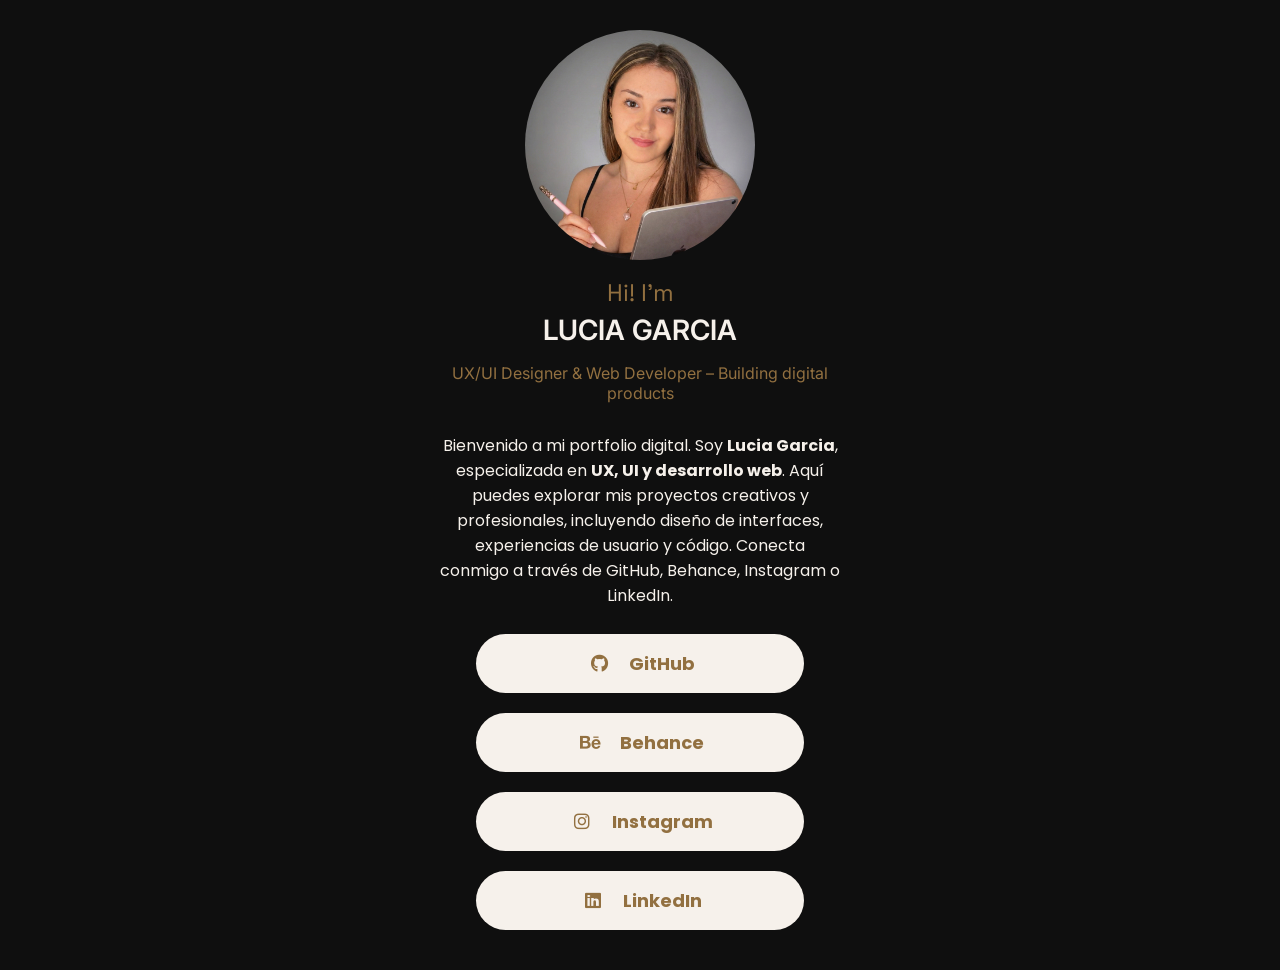
==== index.html @ 3c0845d5 "Update index.html" ====
<!DOCTYPE html>
<html lang="es">
<head>
  <meta charset="UTF-8" />
  <meta name="viewport" content="width=device-width, initial-scale=1.0" />
  
  <!-- Título optimizado con palabras clave -->
  <title>Lucia Garcia | UX/UI Designer & Developer</title>

   <!-- Meta descripción SEO -->
  <meta name="description" content="Lucia Garcia - Portfolio digital de UX, UI y desarrollo web. Explora proyectos creativos en GitHub, Behance, Instagram y LinkedIn.">
 
  <!-- Meta keywords (opcional) -->
  <meta name="keywords" content="Lucia Garcia, UX Designer, UI Designer, Web Developer, Portfolio digital, UX UI, Diseño web">
 
  <meta name="robots" content="index, follow">

  <link rel="icon" href="avatar.ico" type="image/x-icon">
  <link rel="stylesheet" href="style.css" />
  <link rel="stylesheet" href="https://cdnjs.cloudflare.com/ajax/libs/font-awesome/6.5.0/css/all.min.css" />
  <link href="https://fonts.googleapis.com/css2?family=Dancing+Script:wght@600&family=Playfair+Display:wght@600&family=Poppins:wght@400;600&display=swap" rel="stylesheet">

<!-- Open Graph / Social Sharing -->
  <meta property="og:title" content="Lucia Garcia | UX/UI Designer & Developer">
  <meta property="og:description" content="Portfolio digital de Lucia Garcia: UX, UI y desarrollo web. Conecta y explora proyectos en GitHub, Behance, Instagram y LinkedIn.">
  <meta property="og:type" content="website">
  <meta property="og:url" content="https://luulaa.vercel.app/">
  <meta property="og:image" content="https://luulaa.vercel.app/def.jpg">

    <!-- Twitter Card -->
  <meta name="twitter:card" content="summary_large_image">
  <meta name="twitter:title" content="Lucia Garcia | UX/UI Designer & Developer">
  <meta name="twitter:description" content="Portfolio digital de Lucia Garcia: UX, UI y desarrollo web. Explora proyectos en GitHub, Behance, Instagram y LinkedIn.">
  <meta name="twitter:image" content="https://luulaa.vercel.app/def.jpg">

    <!-- Schema.org Person -->
  <script type="application/ld+json">
  {
    "@context": "https://schema.org",
    "@type": "Person",
    "name": "Lucia Garcia",
    "url": "https://luulaa.vercel.app",
    "image": "https://luulaa.vercel.app/def.jpg",
    "jobTitle": "UX/UI Designer & Web Developer",
    "sameAs": [
      "https://github.com/luulaa13",
      "https://www.behance.net/luciagarcia73",
      "https://www.instagram.com/inntento_",
      "https://www.linkedin.com/in/luciauxui/"
    ]
  }
  </script>

</head>
<body>
<div class="container">
   
    <!-- Imagen de perfil -->
    <img src="def.jpg" alt="Foto de perfil de Lucia Garcia" class="profile-img" />
    
   <!-- Introducción -->
    <p class="intro">Hi! I'm</p>
    <h1>Lucia Garcia</h1>
    <p class="subtitle">UX/UI Designer & Web Developer – Building digital products</p>


    <!-- Descripción para SEO -->
    <p class="bio">
      Bienvenido a mi portfolio digital. Soy <strong>Lucia Garcia</strong>, especializada en <strong>UX, UI y desarrollo web</strong>. Aquí puedes explorar mis proyectos creativos y profesionales, incluyendo diseño de interfaces, experiencias de usuario y código. Conecta conmigo a través de GitHub, Behance, Instagram o LinkedIn.
    </p>

     <!-- Links a redes y portfolio -->
    <div class="links">
      <a href="https://github.com/luulaa13" target="_blank" rel="noopener noreferrer">
        <i class="fab fa-github"></i> GitHub
      </a>
      <a href="https://www.behance.net/luciagarcia73" target="_blank" rel="noopener noreferrer">
        <i class="fa-brands fa-behance"></i> Behance
      </a>
      <a href="https://www.instagram.com/inntento_" target="_blank" rel="noopener noreferrer">
        <i class="fa-brands fa-instagram"></i> Instagram
      </a>
      <a href="https://www.linkedin.com/in/luciauxui/" target="_blank" rel="noopener noreferrer">
        <i class="fab fa-linkedin"></i> LinkedIn
      </a>
    </div>
    
   
</div>
</body>
</html>
---- style.css ----
@import url('https://fonts.googleapis.com/css2?family=Space+Grotesk:wght@300..700&display=swap');
@import url('https://fonts.googleapis.com/css2?family=Inter:ital,opsz,wght@0,14..32,100..900;1,14..32,100..900&display=swap');

body {
  background-color: #0f0f0f;
  color: #F6F1EB;
  margin: 0;
  font-family: 'Poppins', sans-serif;
  display: flex;
  justify-content: center;
  align-items: center;
  min-height: 100vh;
}

.container {
  text-align: center;
  width: 90%;
  max-width: 400px;
  padding: 30px 20px;
}

.profile-img {
  width: 230px;
  height: 230px;
  border-radius: 50%;
  object-fit: cover;
  background-color: white;
  image-rendering: smooth !important;
}


h1 {
  font-family: 'Inter', serif;
  font-size: 28px;
  font-weight: 600;
  margin: 5px 0;
  text-transform: uppercase;
}

.intro {
  font-family: 'Space Grotesk', cursive;
  font-size: 24px;
  color: #927040;
  margin: 10px 0 0;
}

.subtitle {
  font-family: 'Inter', sans-serif;
  font-size: 16px;
  color: #927040;
  margin-bottom: 30px;
}

.links {
  display: flex;
  flex-direction: column;
  align-items: center;      /* Centra los botones */
}

.links a {
  display: flex;
  align-items: center;
  justify-content: center; 
  width: 280px;               /* un poco más ancho */
  background-color: #F6F1EB;
  color: #927040;
  text-decoration: none;
  padding: 16px 24px;         /* más alto y ancho de padding */
  margin: 10px 0;
  border-radius: 30px;
  font-weight: bold;
  font-size: 18px;            /* más legible */
  transition: all 0.3s ease;
}

.links a i {
  width: 28px;                
  text-align: center;
  font-size: 18px;
  margin-right: 16px;         /* un poco más separación */
}

.links a:hover {
  background-color: #927040;
  color: #F6F1EB;
  transform: scale(1.07);
}
@media (max-width: 480px) {
  .links a {
    width: 90%;
    padding: 16px 20px;
  }
}
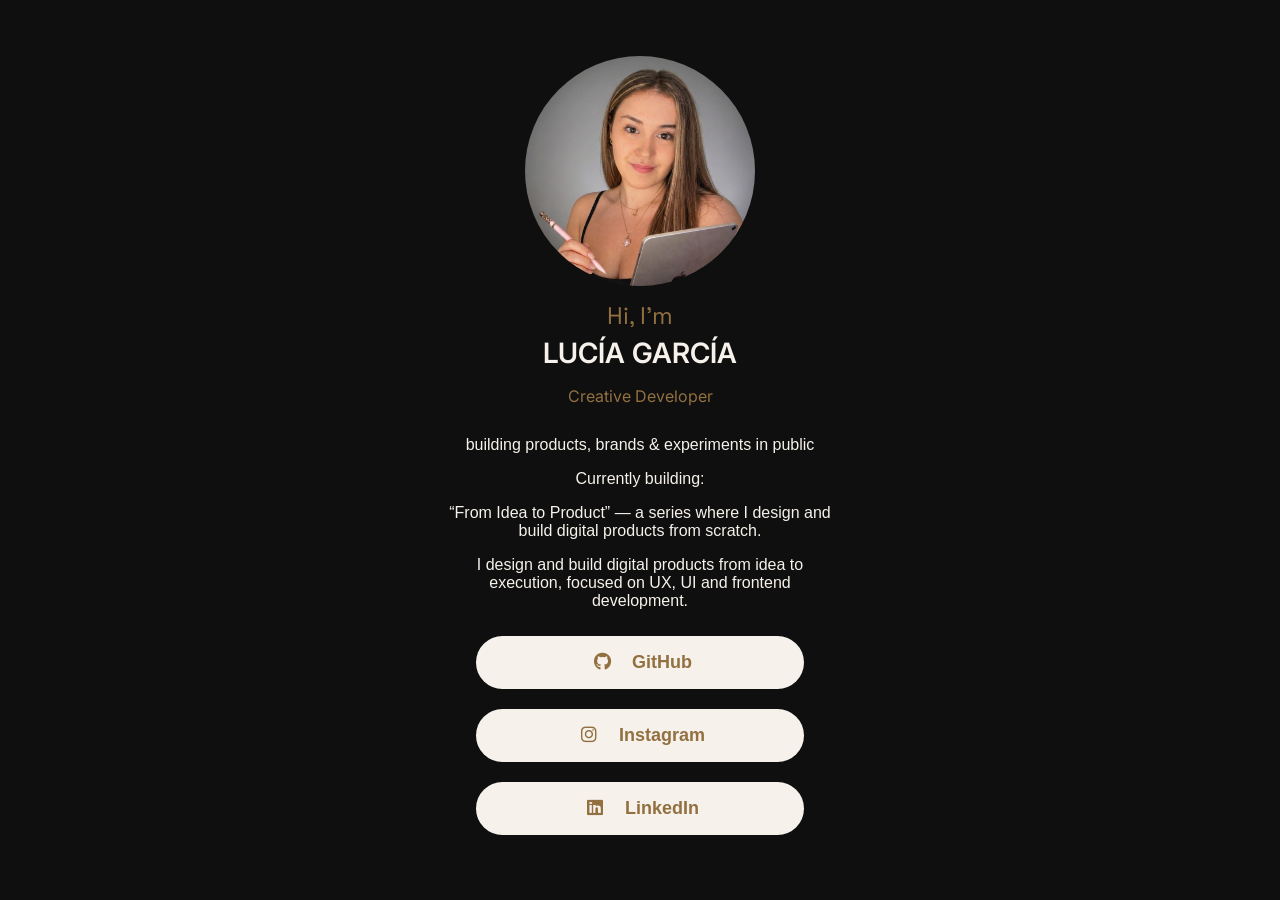
==== commit 1108a5c6: "Update index.html" ====
--- a/index.html
+++ b/index.html
@@ -3,96 +3,68 @@
 <head>
   <meta charset="UTF-8" />
   <meta name="viewport" content="width=device-width, initial-scale=1.0" />
-  
-  <!-- Título optimizado con palabras clave -->
-  <title>Lucia Garcia | UX/UI Designer & Developer</title>
 
-   <!-- Meta descripción SEO -->
-  <meta name="description" content="Lucia Garcia - Portfolio digital de UX, UI y desarrollo web. Explora proyectos creativos en GitHub, Behance, Instagram y LinkedIn.">
- 
-  <!-- Meta keywords (opcional) -->
-  <meta name="keywords" content="Lucia Garcia, UX Designer, UI Designer, Web Developer, Portfolio digital, UX UI, Diseño web">
- 
+  <title>Creative Developer | Lucía García</title>
+
+  <meta name="description" content="Creative Developer building digital products, brands & experiments in public. UX, UI and frontend development." />
+
   <meta name="robots" content="index, follow">
 
   <link rel="icon" href="avatar.ico" type="image/x-icon">
   <link rel="stylesheet" href="style.css" />
   <link rel="stylesheet" href="https://cdnjs.cloudflare.com/ajax/libs/font-awesome/6.5.0/css/all.min.css" />
-  <link href="https://fonts.googleapis.com/css2?family=Dancing+Script:wght@600&family=Playfair+Display:wght@600&family=Poppins:wght@400;600&display=swap" rel="stylesheet">
+</head>
 
-<!-- Open Graph / Social Sharing -->
-  <meta property="og:title" content="Lucia Garcia | UX/UI Designer & Developer">
-  <meta property="og:description" content="Portfolio digital de Lucia Garcia: UX, UI y desarrollo web. Conecta y explora proyectos en GitHub, Behance, Instagram y LinkedIn.">
-  <meta property="og:type" content="website">
-  <meta property="og:url" content="https://luulaa.vercel.app/">
-  <meta property="og:image" content="https://luulaa.vercel.app/def.jpg">
+<body>
 
-    <!-- Twitter Card -->
-  <meta name="twitter:card" content="summary_large_image">
-  <meta name="twitter:title" content="Lucia Garcia | UX/UI Designer & Developer">
-  <meta name="twitter:description" content="Portfolio digital de Lucia Garcia: UX, UI y desarrollo web. Explora proyectos en GitHub, Behance, Instagram y LinkedIn.">
-  <meta name="twitter:image" content="https://luulaa.vercel.app/def.jpg">
+<div class="container">
 
-    <!-- Schema.org Person -->
-  <script type="application/ld+json">
-  {
-    "@context": "https://schema.org",
-    "@type": "Person",
-    "name": "Lucia Garcia",
-    "url": "https://luulaa.vercel.app",
-    "image": "https://luulaa.vercel.app/def.jpg",
-    "jobTitle": "UX/UI Designer & Web Developer",
-    "sameAs": [
-      "https://github.com/luulaa13",
-      "https://www.behance.net/luciagarcia73",
-      "https://www.instagram.com/inntento_",
-      "https://www.linkedin.com/in/luciauxui/"
-    ]
-  }
-  </script>
+  <!-- PERFIL -->
+  <img src="def.jpg" alt="Lucía García profile photo" class="profile-img" />
 
-</head>
-<body>
-<div class="container">
-   
-    <!-- Imagen de perfil -->
-    <img src="def.jpg" alt="Foto de perfil de Lucia Garcia" class="profile-img" />
-    
-   <!-- Introducción -->
-    <p class="intro">Hi! I'm</p>
-    <h1>Lucia Garcia</h1>
-    <p class="subtitle">UX/UI Designer & Web Developer – Building digital products</p>
+  <!-- IDENTIDAD -->
+  <p class="intro">Hi, I'm</p>
+  <h1>Lucía García</h1>
 
+  <p class="subtitle">
+    Creative Developer
+  </p>
 
-    <!-- Descripción para SEO -->
-    <p class="bio">
-      Bienvenido a mi portfolio digital. Soy <strong>Lucia Garcia</strong>, especializada en <strong>UX, UI y desarrollo web</strong>. Aquí puedes explorar mis proyectos creativos y profesionales, incluyendo diseño de interfaces, experiencias de usuario y código. Conecta conmigo a través de GitHub, Behance, Instagram o LinkedIn.
+  <p class="tagline">
+    building products, brands & experiments in public
+  </p>
+
+  <!-- NOW SECTION -->
+  <div class="now">
+    <p class="now-title">Currently building:</p>
+    <p class="now-text">
+      “From Idea to Product” — a series where I design and build digital products from scratch.
     </p>
+  </div>
 
-     <!-- Links a redes y portfolio -->
-    <div class="links">
-      <a href="https://github.com/luulaa13" target="_blank" rel="noopener noreferrer">
-        <i class="fab fa-github"></i> GitHub
-      </a>
-      <a href="https://www.behance.net/luciagarcia73" target="_blank" rel="noopener noreferrer">
-        <i class="fa-brands fa-behance"></i> Behance
-      </a>
-      <a href="https://www.instagram.com/inntento_" target="_blank" rel="noopener noreferrer">
-        <i class="fa-brands fa-instagram"></i> Instagram
-      </a>
-      <a href="https://www.linkedin.com/in/luciauxui/" target="_blank" rel="noopener noreferrer">
-        <i class="fab fa-linkedin"></i> LinkedIn
-      </a>
-    </div>
-    
-   
+  <!-- BIO CORTA -->
+  <p class="bio">
+    I design and build digital products from idea to execution, focused on UX, UI and frontend development.
+  </p>
+
+  <!-- LINKS -->
+  <div class="links">
+
+    <a href="https://github.com/luulaa13" target="_blank">
+      <i class="fab fa-github"></i> GitHub
+    </a>
+
+    <a href="https://www.instagram.com/inntento_" target="_blank">
+      <i class="fa-brands fa-instagram"></i> Instagram
+    </a>
+
+    <a href="https://www.linkedin.com/in/luciauxui/" target="_blank">
+      <i class="fab fa-linkedin"></i> LinkedIn
+    </a>
+
+  </div>
+
 </div>
+
 </body>
 </html>
-
-
-
-
-
-
-
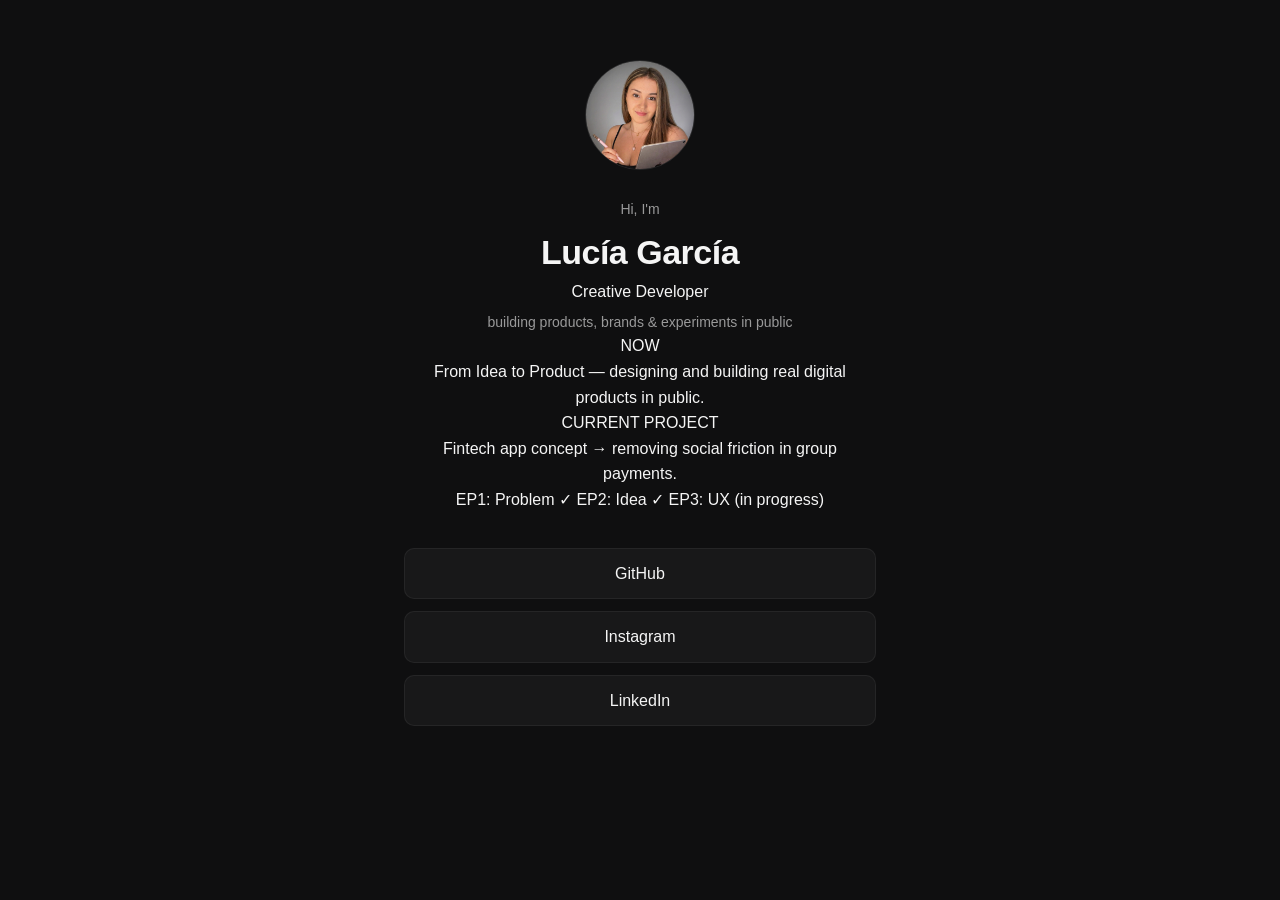
==== commit 3886dd60: "Update index.html" ====
--- a/index.html
+++ b/index.html
@@ -19,49 +19,47 @@
 
 <div class="container">
 
-  <!-- PERFIL -->
-  <img src="def.jpg" alt="Lucía García profile photo" class="profile-img" />
+  <!-- HERO -->
+  <div class="hero">
+    <img src="def.jpg" class="profile-img" />
 
-  <!-- IDENTIDAD -->
-  <p class="intro">Hi, I'm</p>
-  <h1>Lucía García</h1>
+    <p class="intro">Hi, I'm</p>
+    <h1>Lucía García</h1>
 
-  <p class="subtitle">
-    Creative Developer
-  </p>
+    <p class="role">Creative Developer</p>
 
-  <p class="tagline">
-    building products, brands & experiments in public
-  </p>
-
-  <!-- NOW SECTION -->
-  <div class="now">
-    <p class="now-title">Currently building:</p>
-    <p class="now-text">
-      “From Idea to Product” — a series where I design and build digital products from scratch.
+    <p class="tagline">
+      building products, brands & experiments in public
     </p>
   </div>
 
-  <!-- BIO CORTA -->
-  <p class="bio">
-    I design and build digital products from idea to execution, focused on UX, UI and frontend development.
-  </p>
+  <!-- NOW -->
+  <section class="card">
+    <p class="label">NOW</p>
+    <p>
+      From Idea to Product — designing and building real digital products in public.
+    </p>
+  </section>
+
+  <!-- PROJECT -->
+  <section class="card highlight">
+    <p class="label">CURRENT PROJECT</p>
+    <p>
+      Fintech app concept → removing social friction in group payments.
+    </p>
+
+    <div class="status">
+      EP1: Problem ✓  
+      EP2: Idea ✓  
+      EP3: UX (in progress)
+    </div>
+  </section>
 
   <!-- LINKS -->
   <div class="links">
-
-    <a href="https://github.com/luulaa13" target="_blank">
-      <i class="fab fa-github"></i> GitHub
-    </a>
-
-    <a href="https://www.instagram.com/inntento_" target="_blank">
-      <i class="fa-brands fa-instagram"></i> Instagram
-    </a>
-
-    <a href="https://www.linkedin.com/in/luciauxui/" target="_blank">
-      <i class="fab fa-linkedin"></i> LinkedIn
-    </a>
-
+    <a href="#">GitHub</a>
+    <a href="#">Instagram</a>
+    <a href="#">LinkedIn</a>
   </div>
 
 </div>
--- a/style.css
+++ b/style.css
@@ -1,97 +1,135 @@
-@import url('https://fonts.googleapis.com/css2?family=Space+Grotesk:wght@300..700&display=swap');
-@import url('https://fonts.googleapis.com/css2?family=Inter:ital,opsz,wght@0,14..32,100..900;1,14..32,100..900&display=swap');
+/* RESET BÁSICO */
+* {
+  margin: 0;
+  padding: 0;
+  box-sizing: border-box;
+}
 
 body {
-  background-color: #0f0f0f;
-  color: #F6F1EB;
-  margin: 0;
-  font-family: 'Poppins', sans-serif;
-  display: flex;
-  justify-content: center;
-  align-items: center;
-  min-height: 100vh;
+  font-family: -apple-system, BlinkMacSystemFont, "Segoe UI", Roboto, Inter, sans-serif;
+  background: #0f0f10;
+  color: #f5f5f5;
+  line-height: 1.6;
 }
 
+/* CONTENEDOR */
 .container {
+  max-width: 520px;
+  margin: 0 auto;
+  padding: 60px 24px;
   text-align: center;
-  width: 90%;
-  max-width: 400px;
-  padding: 30px 20px;
 }
 
+/* FOTO */
 .profile-img {
-  width: 230px;
-  height: 230px;
+  width: 110px;
+  height: 110px;
   border-radius: 50%;
   object-fit: cover;
-  background-color: white;
-  image-rendering: smooth !important;
+  margin-bottom: 20px;
+  border: 1px solid rgba(255,255,255,0.1);
 }
 
+/* TIPOGRAFÍA */
+.intro {
+  font-size: 14px;
+  opacity: 0.6;
+  margin-bottom: 5px;
+}
 
 h1 {
-  font-family: 'Inter', serif;
-  font-size: 28px;
+  font-size: 34px;
   font-weight: 600;
-  margin: 5px 0;
-  text-transform: uppercase;
-}
-
-.intro {
-  font-family: 'Space Grotesk', cursive;
-  font-size: 24px;
-  color: #927040;
-  margin: 10px 0 0;
+  letter-spacing: -0.5px;
 }
 
 .subtitle {
-  font-family: 'Inter', sans-serif;
   font-size: 16px;
-  color: #927040;
-  margin-bottom: 30px;
+  margin-top: 8px;
+  opacity: 0.85;
 }
 
+.tagline {
+  margin-top: 6px;
+  font-size: 14px;
+  opacity: 0.6;
+}
+
+/* NOW SECTION */
+.now {
+  margin-top: 30px;
+  padding: 16px;
+  border: 1px solid rgba(255,255,255,0.08);
+  border-radius: 12px;
+  background: rgba(255,255,255,0.02);
+}
+
+.now-title {
+  font-size: 12px;
+  opacity: 0.5;
+  margin-bottom: 6px;
+  text-transform: uppercase;
+  letter-spacing: 1px;
+}
+
+.now-text {
+  font-size: 14px;
+  opacity: 0.85;
+}
+
+/* BIO */
+.bio {
+  margin-top: 25px;
+  font-size: 14px;
+  opacity: 0.75;
+}
+
+/* LINKS */
 .links {
+  margin-top: 35px;
   display: flex;
   flex-direction: column;
-  align-items: center;      /* Centra los botones */
+  gap: 12px;
 }
 
 .links a {
   display: flex;
   align-items: center;
-  justify-content: center; 
-  width: 280px;               /* un poco más ancho */
-  background-color: #F6F1EB;
-  color: #927040;
+  justify-content: center;
+  gap: 10px;
+
+  padding: 12px 14px;
+  border-radius: 10px;
+
   text-decoration: none;
-  padding: 16px 24px;         /* más alto y ancho de padding */
-  margin: 10px 0;
-  border-radius: 30px;
-  font-weight: bold;
-  font-size: 18px;            /* más legible */
-  transition: all 0.3s ease;
+  color: #f5f5f5;
+
+  background: rgba(255,255,255,0.04);
+  border: 1px solid rgba(255,255,255,0.06);
+
+  transition: all 0.2s ease;
 }
 
-.links a i {
-  width: 28px;                
-  text-align: center;
-  font-size: 18px;
-  margin-right: 16px;         /* un poco más separación */
+/* HOVER */
+.links a:hover {
+  transform: translateY(-2px);
+  background: rgba(255,255,255,0.08);
+  border-color: rgba(255,255,255,0.15);
 }
 
-.links a:hover {
-  background-color: #927040;
-  color: #F6F1EB;
-  transform: scale(1.07);
+/* ICONOS */
+.links i {
+  font-size: 14px;
+  opacity: 0.8;
 }
+
+/* RESPONSIVE PEQUEÑO */
 @media (max-width: 480px) {
-  .links a {
-    width: 90%;
-    padding: 16px 20px;
+  h1 {
+    font-size: 30px;
+  }
+
+  .container {
+    padding: 50px 18px;
   }
 }
-
-
-
-
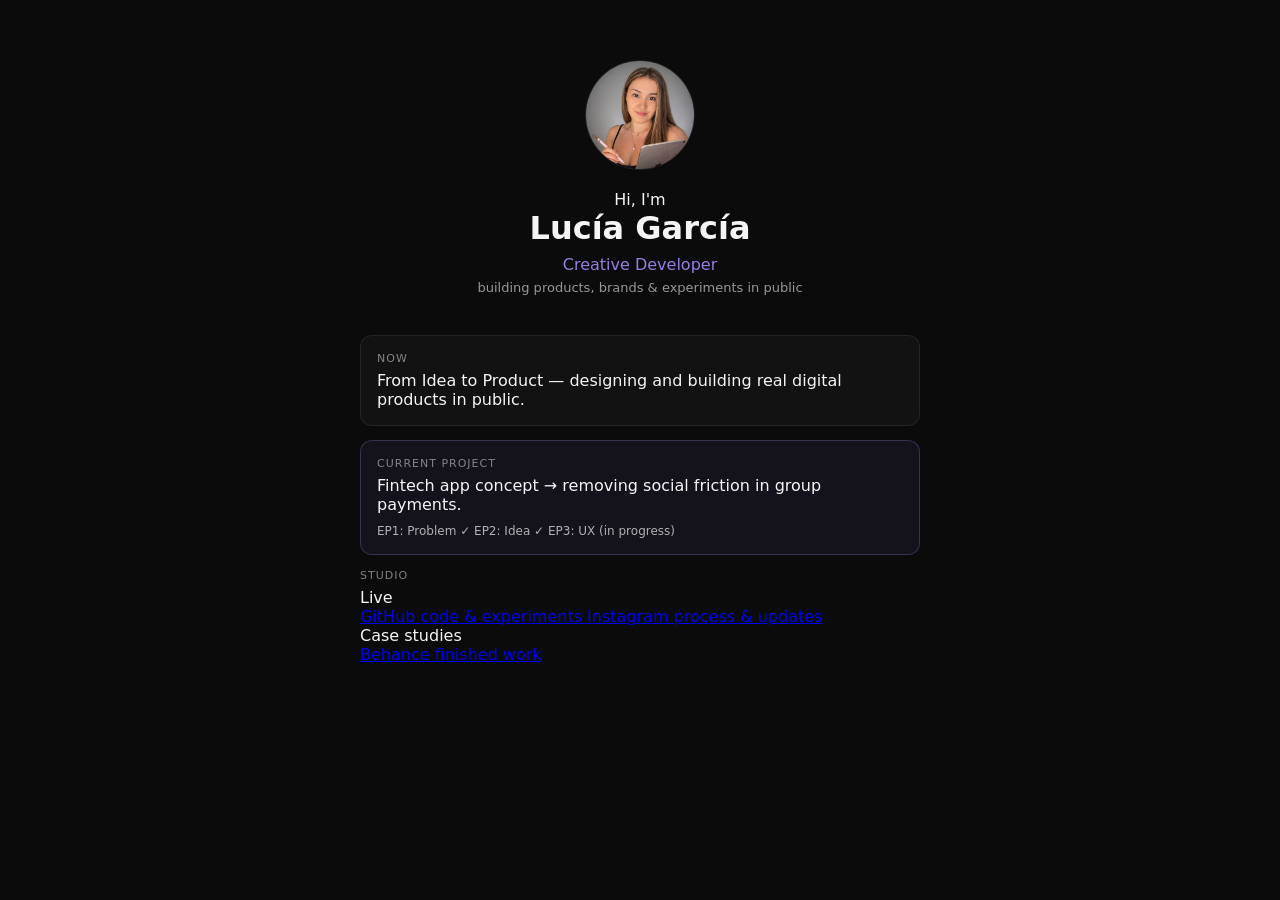
==== commit 4172cbda: "Update index.html" ====
--- a/index.html
+++ b/index.html
@@ -55,12 +55,36 @@
     </div>
   </section>
 
-  <!-- LINKS -->
-  <div class="links">
-    <a href="#">GitHub</a>
-    <a href="#">Instagram</a>
-    <a href="#">LinkedIn</a>
+<!-- STUDIO NAV -->
+<div class="studio-nav">
+
+  <p class="label">STUDIO</p>
+
+  <div class="nav-group">
+
+    <p class="nav-title">Live</p>
+
+    <a href="https://github.com/tuusuario" target="_blank">
+      GitHub <span>code & experiments</span>
+    </a>
+
+    <a href="https://instagram.com/tuusuario" target="_blank">
+      Instagram <span>process & updates</span>
+    </a>
+
   </div>
+
+  <div class="nav-group">
+
+    <p class="nav-title">Case studies</p>
+
+    <a href="https://www.behance.net/tuusuario" target="_blank">
+      Behance <span>finished work</span>
+    </a>
+
+  </div>
+
+</div>
 
 </div>
 
--- a/style.css
+++ b/style.css
@@ -5,123 +5,161 @@
   box-sizing: border-box;
 }
 
-body {
-  font-family: -apple-system, BlinkMacSystemFont, "Segoe UI", Roboto, Inter, sans-serif;
-  background: #0f0f10;
-  color: #f5f5f5;
-  line-height: 1.6;
+:root {
+  --accent: #A78BFA; /* puedes cambiarlo */
 }
 
-/* CONTENEDOR */
-.container {
-  max-width: 520px;
-  margin: 0 auto;
-  padding: 60px 24px;
-  text-align: center;
+
+body {
+  font-family: Inter, system-ui;
+  background: #0b0b0c;
+  color: #f5f5f5;
 }
 
-/* FOTO */
+.container {
+  max-width: 600px;
+  margin: auto;
+  padding: 60px 20px;
+}
+
+
 .profile-img {
   width: 110px;
   height: 110px;
   border-radius: 50%;
   object-fit: cover;
-  margin-bottom: 20px;
+  margin: 0 auto 20px;
+  display: block;
+
   border: 1px solid rgba(255,255,255,0.1);
 }
 
-/* TIPOGRAFÍA */
-.intro {
-  font-size: 14px;
-  opacity: 0.6;
-  margin-bottom: 5px;
+
+/* HERO */
+.hero {
+  text-align: center;
+  margin-bottom: 40px;
 }
 
-h1 {
-  font-size: 34px;
-  font-weight: 600;
-  letter-spacing: -0.5px;
-}
-
-.subtitle {
+.role {
   font-size: 16px;
+  opacity: 0.9;
   margin-top: 8px;
-  opacity: 0.85;
+  color: var(--accent);
 }
 
 .tagline {
+  font-size: 13px;
+  opacity: 0.6;
   margin-top: 6px;
-  font-size: 14px;
-  opacity: 0.6;
 }
 
-/* NOW SECTION */
-.now {
-  margin-top: 30px;
+/* CARDS */
+.card {
+  background: rgba(255,255,255,0.03);
+  border: 1px solid rgba(255,255,255,0.08);
   padding: 16px;
-  border: 1px solid rgba(255,255,255,0.08);
   border-radius: 12px;
-  background: rgba(255,255,255,0.02);
+  margin-bottom: 14px;
+
+  transition: 0.2s ease;
 }
 
-.now-title {
-  font-size: 12px;
-  opacity: 0.5;
-  margin-bottom: 6px;
-  text-transform: uppercase;
-  letter-spacing: 1px;
+.card:hover {
+  transform: translateY(-2px);
+  border-color: rgba(255,255,255,0.15);
 }
 
-.now-text {
-  font-size: 14px;
-  opacity: 0.85;
+.highlight {
+  border: 1px solid rgba(167, 139, 250, 0.25);
+  background: rgba(167, 139, 250, 0.06);
 }
 
-/* BIO */
-.bio {
-  margin-top: 25px;
-  font-size: 14px;
-  opacity: 0.75;
+/* LABELS */
+.label {
+  font-size: 11px;
+  opacity: 0.5;
+  letter-spacing: 1px;
+  margin-bottom: 6px;
 }
 
-/* LINKS */
+/* STATUS */
+.status {
+  margin-top: 10px;
+  font-size: 12px;
+  opacity: 0.7;
+}
+
 .links {
-  margin-top: 35px;
   display: flex;
   flex-direction: column;
-  gap: 12px;
+  gap: 10px;
+  margin-top: 30px;
 }
 
 .links a {
-  display: flex;
-  align-items: center;
-  justify-content: center;
-  gap: 10px;
-
   padding: 12px 14px;
   border-radius: 10px;
-
   text-decoration: none;
   color: #f5f5f5;
 
-  background: rgba(255,255,255,0.04);
-  border: 1px solid rgba(255,255,255,0.06);
+  border: 1px solid rgba(255,255,255,0.08);
+  background: rgba(255,255,255,0.02);
 
-  transition: all 0.2s ease;
+  display: flex;
+  justify-content: space-between;
+  align-items: center;
+
+  transition: all 0.25s ease;
 }
 
-/* HOVER */
+.links a::after {
+  content: "→";
+  opacity: 0.4;
+  transition: transform 0.2s ease;
+}
+
 .links a:hover {
   transform: translateY(-2px);
-  background: rgba(255,255,255,0.08);
-  border-color: rgba(255,255,255,0.15);
+  border-color: rgba(167, 139, 250, 0.3);
+  background: rgba(167, 139, 250, 0.08);
 }
 
-/* ICONOS */
-.links i {
-  font-size: 14px;
-  opacity: 0.8;
+.links a:hover::after {
+  transform: translateX(3px);
 }
+
+
+.container {
+  animation: fadeIn 0.6s ease-out;
+}
+
+@keyframes fadeIn {
+  from {
+    opacity: 0;
+    transform: translateY(8px);
+  }
+  to {
+    opacity: 1;
+    transform: translateY(0);
+  }
+}
+
+.profile-img {
+  transition: transform 0.3s ease;
+}
+
+.profile-img:hover {
+  transform: scale(1.03);
+}
+.card {
+  transition: transform 0.25s ease, border-color 0.25s ease;
+}
+
+.card:hover {
+  transform: translateY(-3px);
+}
+
 
 /* RESPONSIVE PEQUEÑO */
 @media (max-width: 480px) {
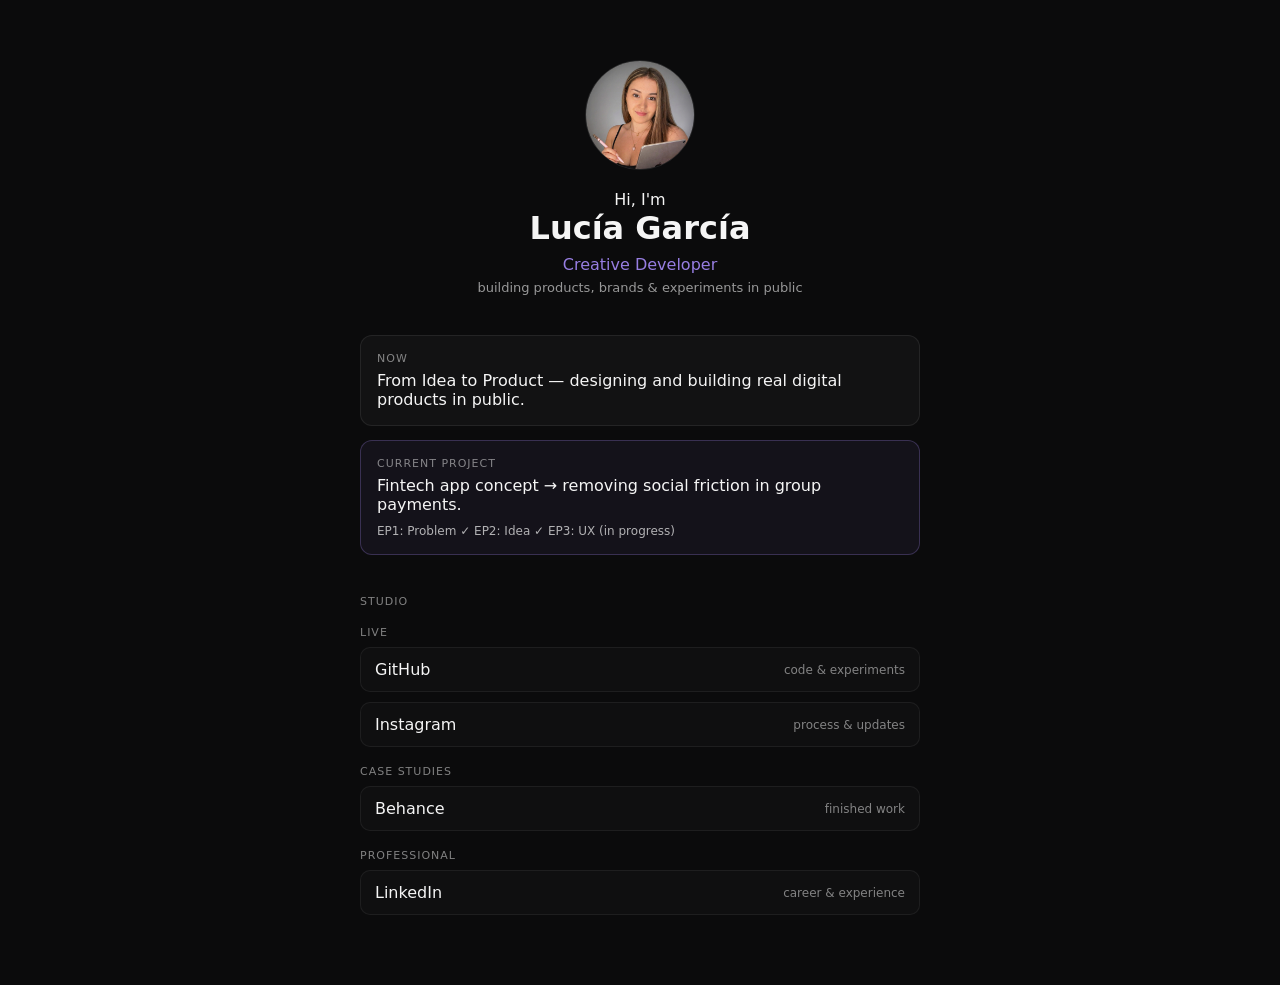
==== commit 7f637b5f: "Update index.html" ====
--- a/index.html
+++ b/index.html
@@ -64,11 +64,11 @@
 
     <p class="nav-title">Live</p>
 
-    <a href="https://github.com/tuusuario" target="_blank">
+    <a href="https://github.com/luulaa13" target="_blank">
       GitHub <span>code & experiments</span>
     </a>
 
-    <a href="https://instagram.com/tuusuario" target="_blank">
+    <a href="https://instagram.com/_.luulaa" target="_blank">
       Instagram <span>process & updates</span>
     </a>
 
@@ -78,11 +78,20 @@
 
     <p class="nav-title">Case studies</p>
 
-    <a href="https://www.behance.net/tuusuario" target="_blank">
+    <a href="https://www.behance.net/luciagarcia73" target="_blank">
       Behance <span>finished work</span>
     </a>
 
   </div>
+  <div class="nav-group">
+
+  <p class="nav-title">Professional</p>
+
+  <a href="https://www.linkedin.com/in/luciauxui/" target="_blank">
+    LinkedIn <span>career & experience</span>
+  </a>
+
+</div>
 
 </div>
 
--- a/style.css
+++ b/style.css
@@ -90,45 +90,54 @@
   opacity: 0.7;
 }
 
-.links {
-  display: flex;
-  flex-direction: column;
-  gap: 10px;
-  margin-top: 30px;
+.studio-nav {
+  margin-top: 40px;
+  text-align: left;
 }
 
-.links a {
-  padding: 12px 14px;
-  border-radius: 10px;
-  text-decoration: none;
-  color: #f5f5f5;
+.nav-group {
+  margin-top: 18px;
+}
 
-  border: 1px solid rgba(255,255,255,0.08);
-  background: rgba(255,255,255,0.02);
+.nav-title {
+  font-size: 11px;
+  opacity: 0.5;
+  letter-spacing: 1px;
+  text-transform: uppercase;
+  margin-bottom: 8px;
+}
 
+/* LINKS */
+.studio-nav a {
   display: flex;
   justify-content: space-between;
   align-items: center;
 
+  padding: 12px 14px;
+  margin-bottom: 10px;
+
+  border-radius: 10px;
+  text-decoration: none;
+
+  color: #f5f5f5;
+  background: rgba(255,255,255,0.02);
+  border: 1px solid rgba(255,255,255,0.06);
+
   transition: all 0.25s ease;
 }
 
-.links a::after {
-  content: "→";
-  opacity: 0.4;
-  transition: transform 0.2s ease;
+/* subtítulo dentro del link */
+.studio-nav a span {
+  font-size: 12px;
+  opacity: 0.5;
 }
 
-.links a:hover {
+/* hover */
+.studio-nav a:hover {
   transform: translateY(-2px);
   border-color: rgba(167, 139, 250, 0.3);
-  background: rgba(167, 139, 250, 0.08);
+  background: rgba(167, 139, 250, 0.06);
 }
-
-.links a:hover::after {
-  transform: translateX(3px);
-}
-
 
 .container {
   animation: fadeIn 0.6s ease-out;
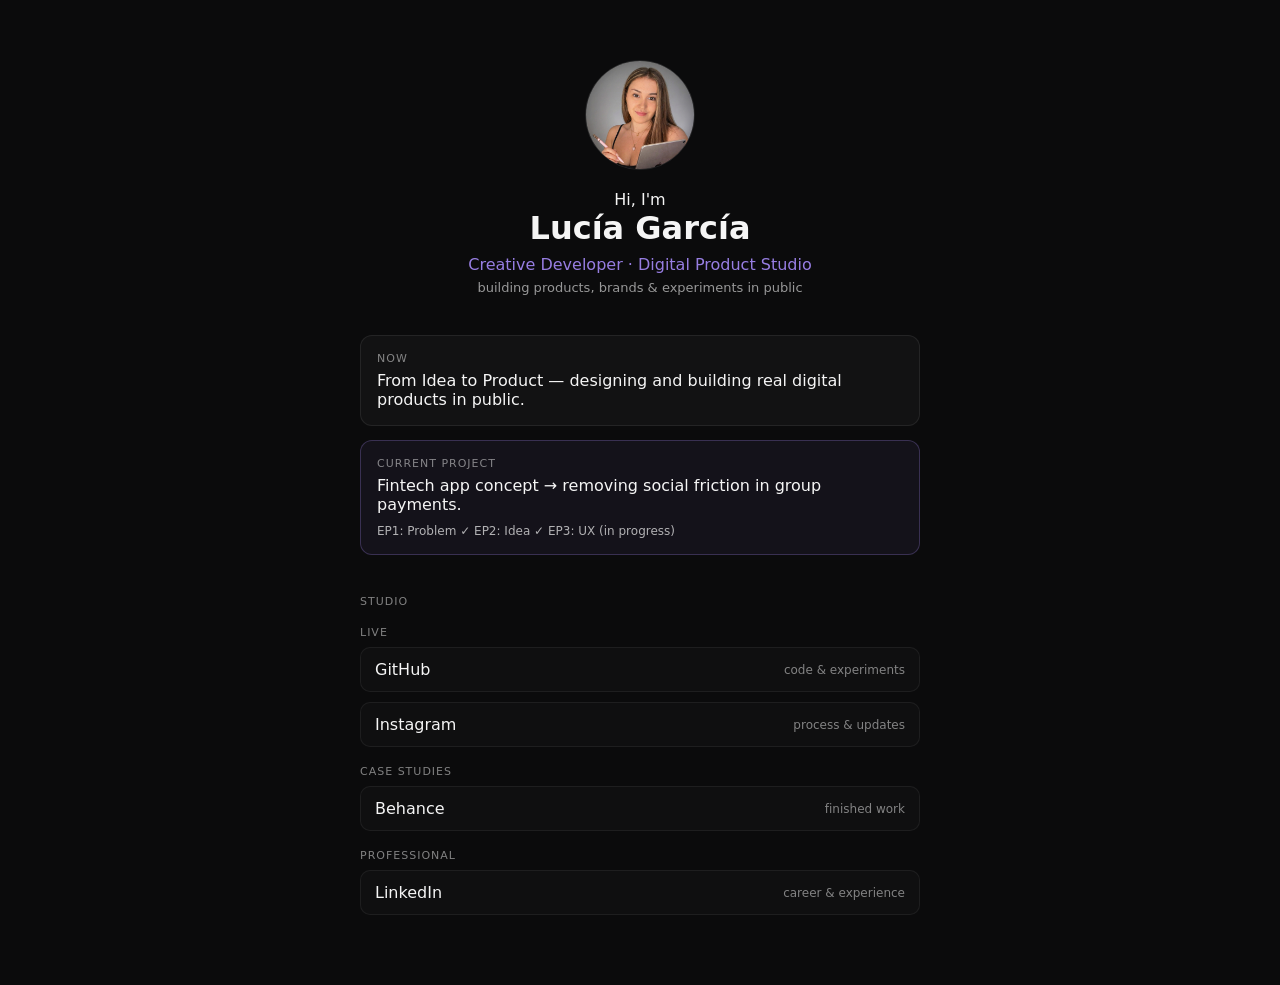
==== commit 8f36b408: "Update index.html" ====
--- a/index.html
+++ b/index.html
@@ -6,13 +6,32 @@
 
   <title>Creative Developer | Lucía García</title>
 
-  <meta name="description" content="Creative Developer building digital products, brands & experiments in public. UX, UI and frontend development." />
+  <meta name="description" content="Creative Developer & digital product studio focused on building digital products, UX/UI systems and experimental web experiences in public." />
 
   <meta name="robots" content="index, follow">
 
   <link rel="icon" href="avatar.ico" type="image/x-icon">
   <link rel="stylesheet" href="style.css" />
   <link rel="stylesheet" href="https://cdnjs.cloudflare.com/ajax/libs/font-awesome/6.5.0/css/all.min.css" />
+  <link rel="canonical" href="https://www.luciagarcia.dev/">
+<meta name="theme-color" content="#000000">
+
+
+  <script type="application/ld+json">
+{
+  "@context": "https://schema.org",
+  "@type": "Person",
+  "name": "Lucía García",
+  "jobTitle": "Creative Developer",
+  "url": "https://www.luciagarcia.dev/",
+  "sameAs": [
+    "https://github.com/luulaa13",
+    "https://instagram.com/_.luulaa",
+    "https://www.linkedin.com/in/luciauxui/"
+  ],
+  "description": "Creative Developer & digital product studio building UX/UI systems and experimental digital products in public."
+}
+</script>
 </head>
 
 <body>
@@ -26,8 +45,7 @@
     <p class="intro">Hi, I'm</p>
     <h1>Lucía García</h1>
 
-    <p class="role">Creative Developer</p>
-
+    <p class="role">Creative Developer · Digital Product Studio</p>
     <p class="tagline">
       building products, brands & experiments in public
     </p>
